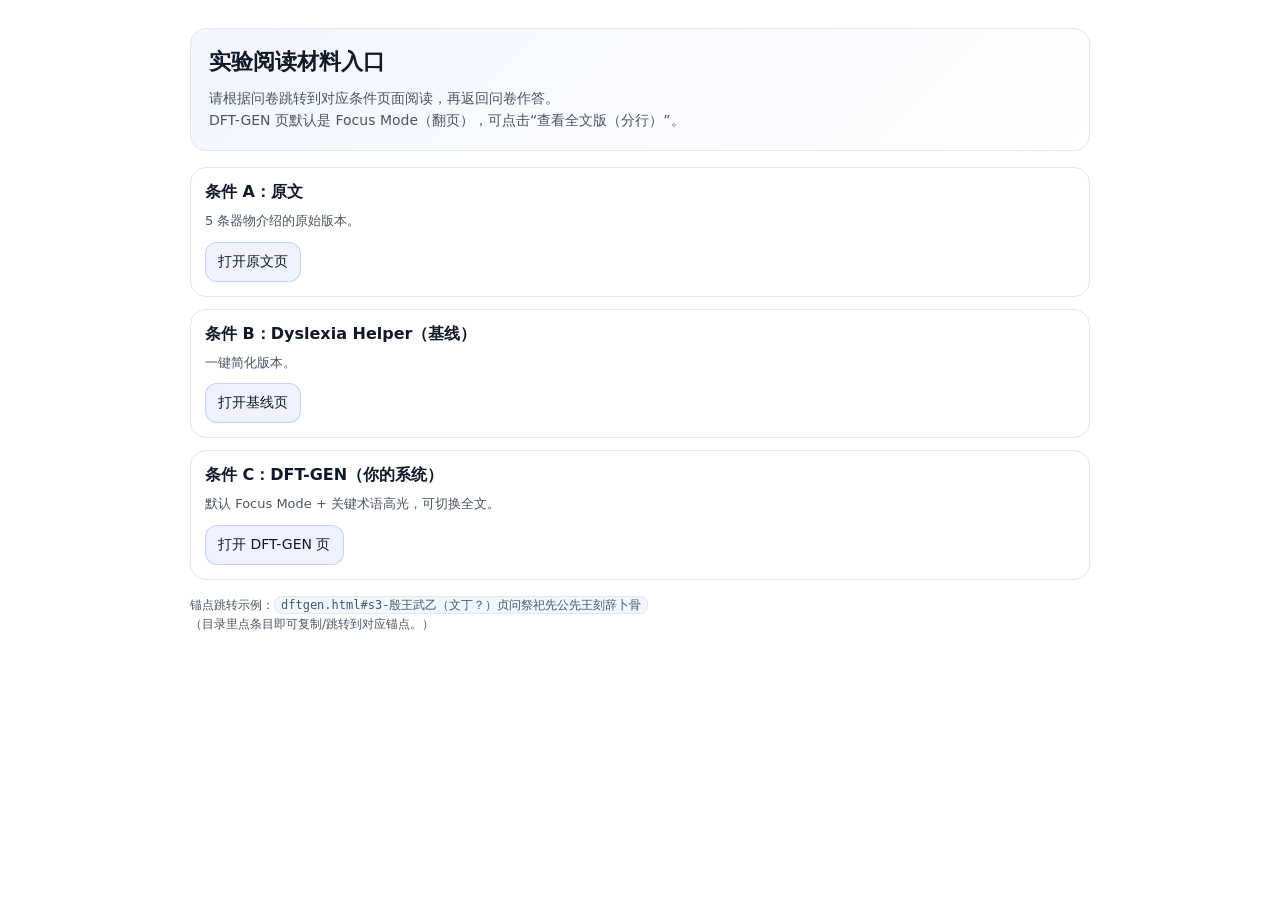
==== stimuli_web/index.html @ 3f65136e "Add files via upload" ====
<!doctype html>
<html lang="zh-CN">
<head>
  <meta charset="utf-8" />
  <meta name="viewport" content="width=device-width, initial-scale=1" />
  <title>实验阅读材料入口</title>
  <style>
    :root{
      --bg:#ffffff;
      --card:#ffffff;
      --text:#111827;
      --muted:#4b5563;
      --accent:#2563eb;
      --border:#e5e7eb;
    }
    html,body{margin:0;padding:0;background:var(--bg);color:var(--text);font-family:'Atkinson Hyperlegible','Lexend','Noto Sans SC','Source Han Sans SC','Microsoft YaHei UI','Microsoft YaHei','PingFang SC',system-ui,-apple-system,'Segoe UI',Arial,sans-serif;}
    a{color:var(--accent);text-decoration:none}
    a:hover{text-decoration:underline}
    .wrap{max-width:900px;margin:0 auto;padding:28px 18px 60px}
    .hero{border:1px solid var(--border);border-radius:16px;padding:18px;background:linear-gradient(135deg, rgba(37,99,235,.06), rgba(255,255,255,.0))}
    h1{font-size:22px;margin:0 0 10px}
    .sub{color:var(--muted);font-size:14px;line-height:1.6}
    .grid{display:grid;grid-template-columns:1fr;gap:12px;margin-top:16px}
    .card{border:1px solid var(--border);border-radius:16px;padding:14px;background:var(--card)}
    .card h2{font-size:16px;margin:0 0 8px}
    .card p{margin:0;color:var(--muted);font-size:13px;line-height:1.6}
    .btn{display:inline-flex;align-items:center;justify-content:center;margin-top:10px;padding:10px 12px;border-radius:12px;border:1px solid rgba(37,99,235,.22);background:rgba(37,99,235,.08);color:var(--text);font-size:14px}
    .note{margin-top:16px;color:var(--muted);font-size:12px;line-height:1.6}
    code{background:rgba(37,99,235,.06);border:1px solid var(--border);padding:1px 6px;border-radius:8px}
  </style>
</head>
<body>
  <div class="wrap">
    <div class="hero">
      <h1>实验阅读材料入口</h1>
      <div class="sub">
        请根据问卷跳转到对应条件页面阅读，再返回问卷作答。
        <br>
        DFT-GEN 页默认是 Focus Mode（翻页），可点击“查看全文版（分行）”。
      </div>
    </div>

    <div class="grid">
      <div class="card">
        <h2>条件 A：原文</h2>
        <p>5 条器物介绍的原始版本。</p>
        <a class="btn" href="./original.html">打开原文页</a>
      </div>
      <div class="card">
        <h2>条件 B：Dyslexia Helper（基线）</h2>
        <p>一键简化版本。</p>
        <a class="btn" href="./dyslexia_helper.html">打开基线页</a>
      </div>
      <div class="card">
        <h2>条件 C：DFT-GEN（你的系统）</h2>
        <p>默认 Focus Mode + 关键术语高光，可切换全文。</p>
        <a class="btn" href="./dftgen.html">打开 DFT-GEN 页</a>
      </div>
    </div>

    <div class="note">
      锚点跳转示例：<code>dftgen.html#s3-殷王武乙（文丁？）贞问祭祀先公先王刻辞卜骨</code>
      <br>
      （目录里点条目即可复制/跳转到对应锚点。）
    </div>
  </div>
</body>
</html>
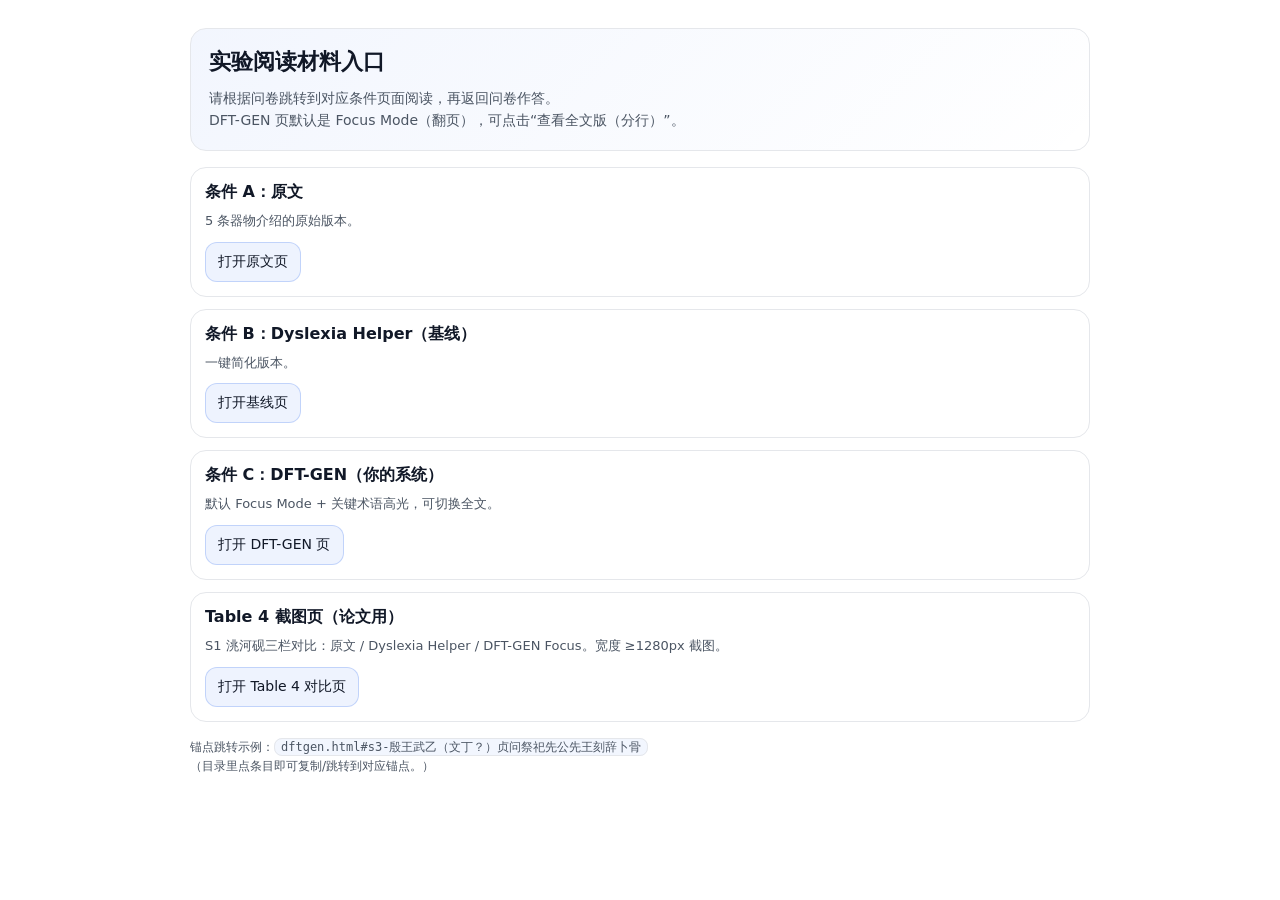
==== commit 3088e3ea: "Add Table 4 comparison page for TM manuscript (S1 stimulus)" ====
--- a/stimuli_web/index.html
+++ b/stimuli_web/index.html
@@ -56,6 +56,11 @@
         <p>默认 Focus Mode + 关键术语高光，可切换全文。</p>
         <a class="btn" href="./dftgen.html">打开 DFT-GEN 页</a>
       </div>
+      <div class="card">
+        <h2>Table 4 截图页（论文用）</h2>
+        <p>S1 洮河砚三栏对比：原文 / Dyslexia Helper / DFT-GEN Focus。宽度 ≥1280px 截图。</p>
+        <a class="btn" href="./table4_compare.html">打开 Table 4 对比页</a>
+      </div>
     </div>
 
     <div class="note">
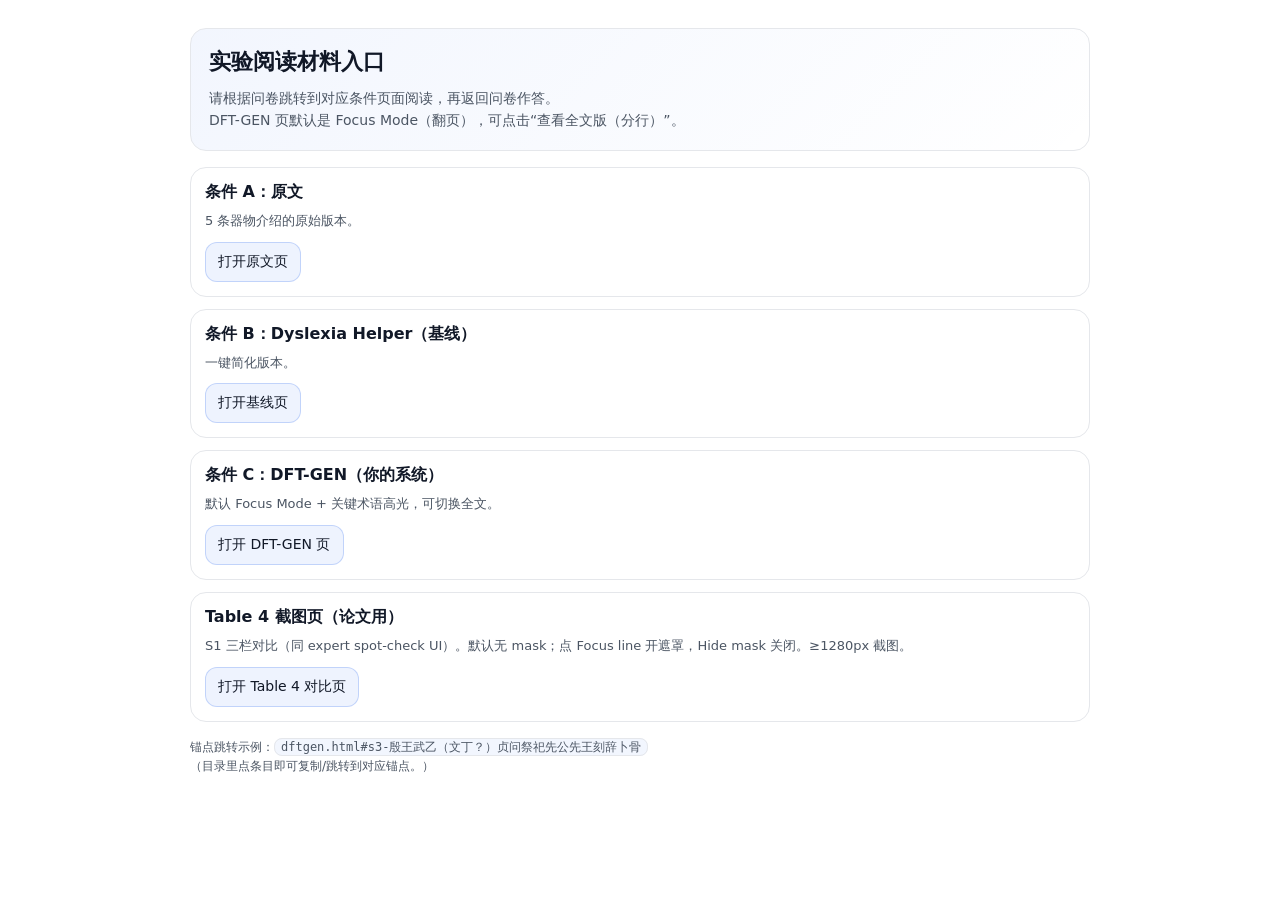
==== commit c846ace5: "Update index hint for Table 4 mask toggle" ====
--- a/stimuli_web/index.html
+++ b/stimuli_web/index.html
@@ -58,7 +58,7 @@
       </div>
       <div class="card">
         <h2>Table 4 截图页（论文用）</h2>
-        <p>S1 洮河砚三栏对比：原文 / Dyslexia Helper / DFT-GEN Focus。宽度 ≥1280px 截图。</p>
+        <p>S1 三栏对比（同 expert spot-check UI）。默认无 mask；点 Focus line 开遮罩，Hide mask 关闭。≥1280px 截图。</p>
         <a class="btn" href="./table4_compare.html">打开 Table 4 对比页</a>
       </div>
     </div>
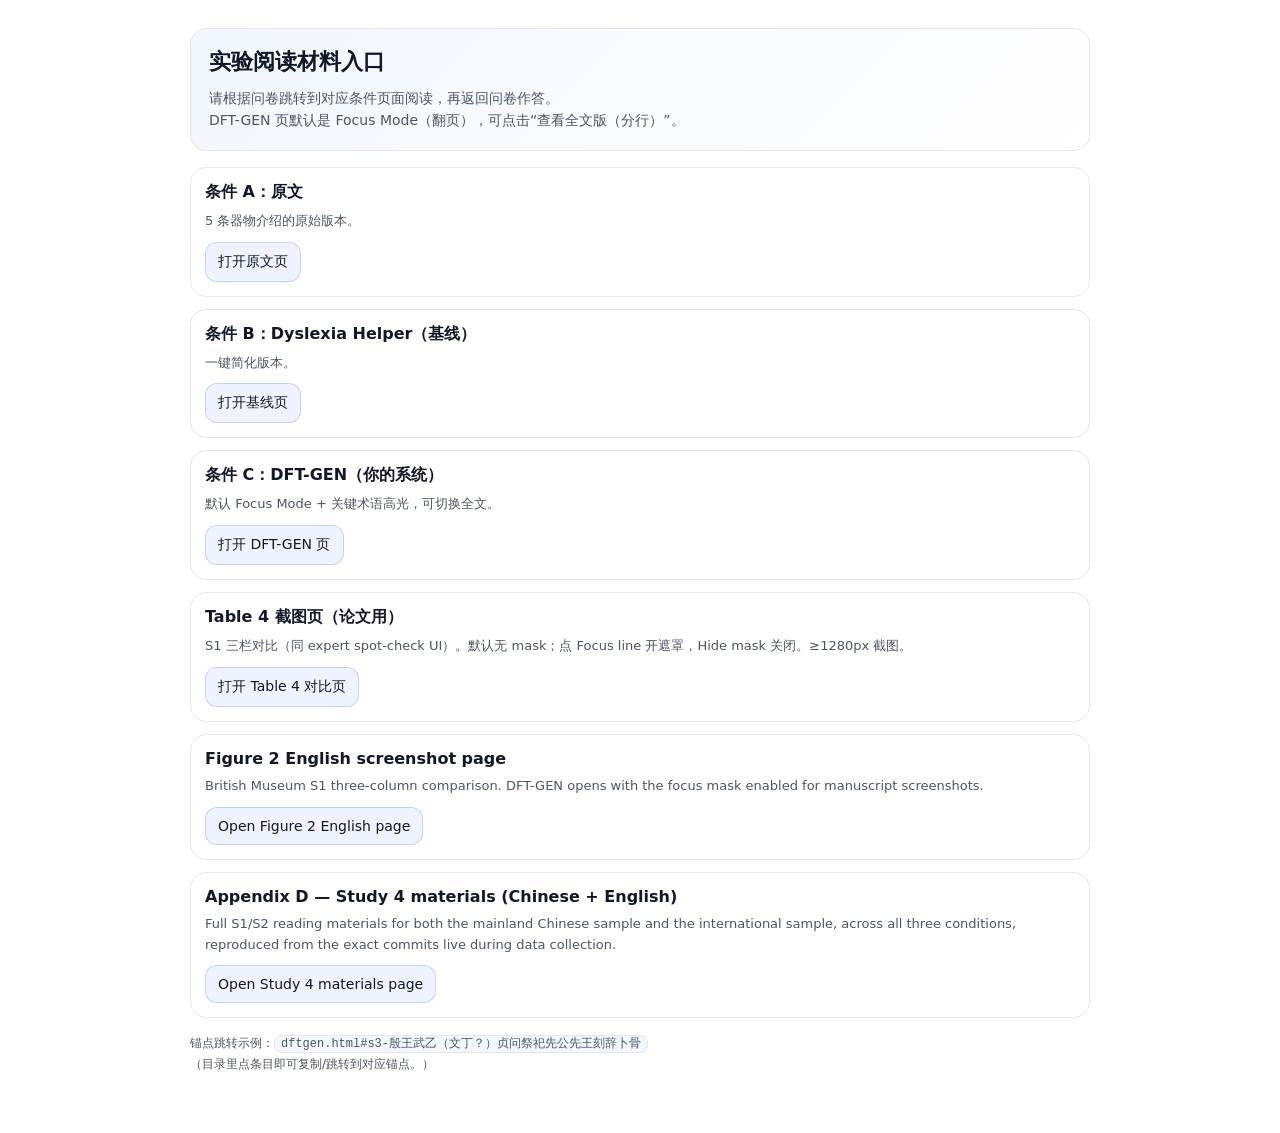
==== commit 5ef101e0: "Add consolidated Study 4 materials page (Chinese + English) and Figure 2 English screenshot page Co-" ====
--- a/stimuli_web/index.html
+++ b/stimuli_web/index.html
@@ -61,6 +61,16 @@
         <p>S1 三栏对比（同 expert spot-check UI）。默认无 mask；点 Focus line 开遮罩，Hide mask 关闭。≥1280px 截图。</p>
         <a class="btn" href="./table4_compare.html">打开 Table 4 对比页</a>
       </div>
+      <div class="card">
+        <h2>Figure 2 English screenshot page</h2>
+        <p>British Museum S1 three-column comparison. DFT-GEN opens with the focus mask enabled for manuscript screenshots.</p>
+        <a class="btn" href="./table4_compare_en.html">Open Figure 2 English page</a>
+      </div>
+      <div class="card">
+        <h2>Appendix D — Study 4 materials (Chinese + English)</h2>
+        <p>Full S1/S2 reading materials for both the mainland Chinese sample and the international sample, across all three conditions, reproduced from the exact commits live during data collection.</p>
+        <a class="btn" href="./appendix_study4_materials.html">Open Study 4 materials page</a>
+      </div>
     </div>
 
     <div class="note">
